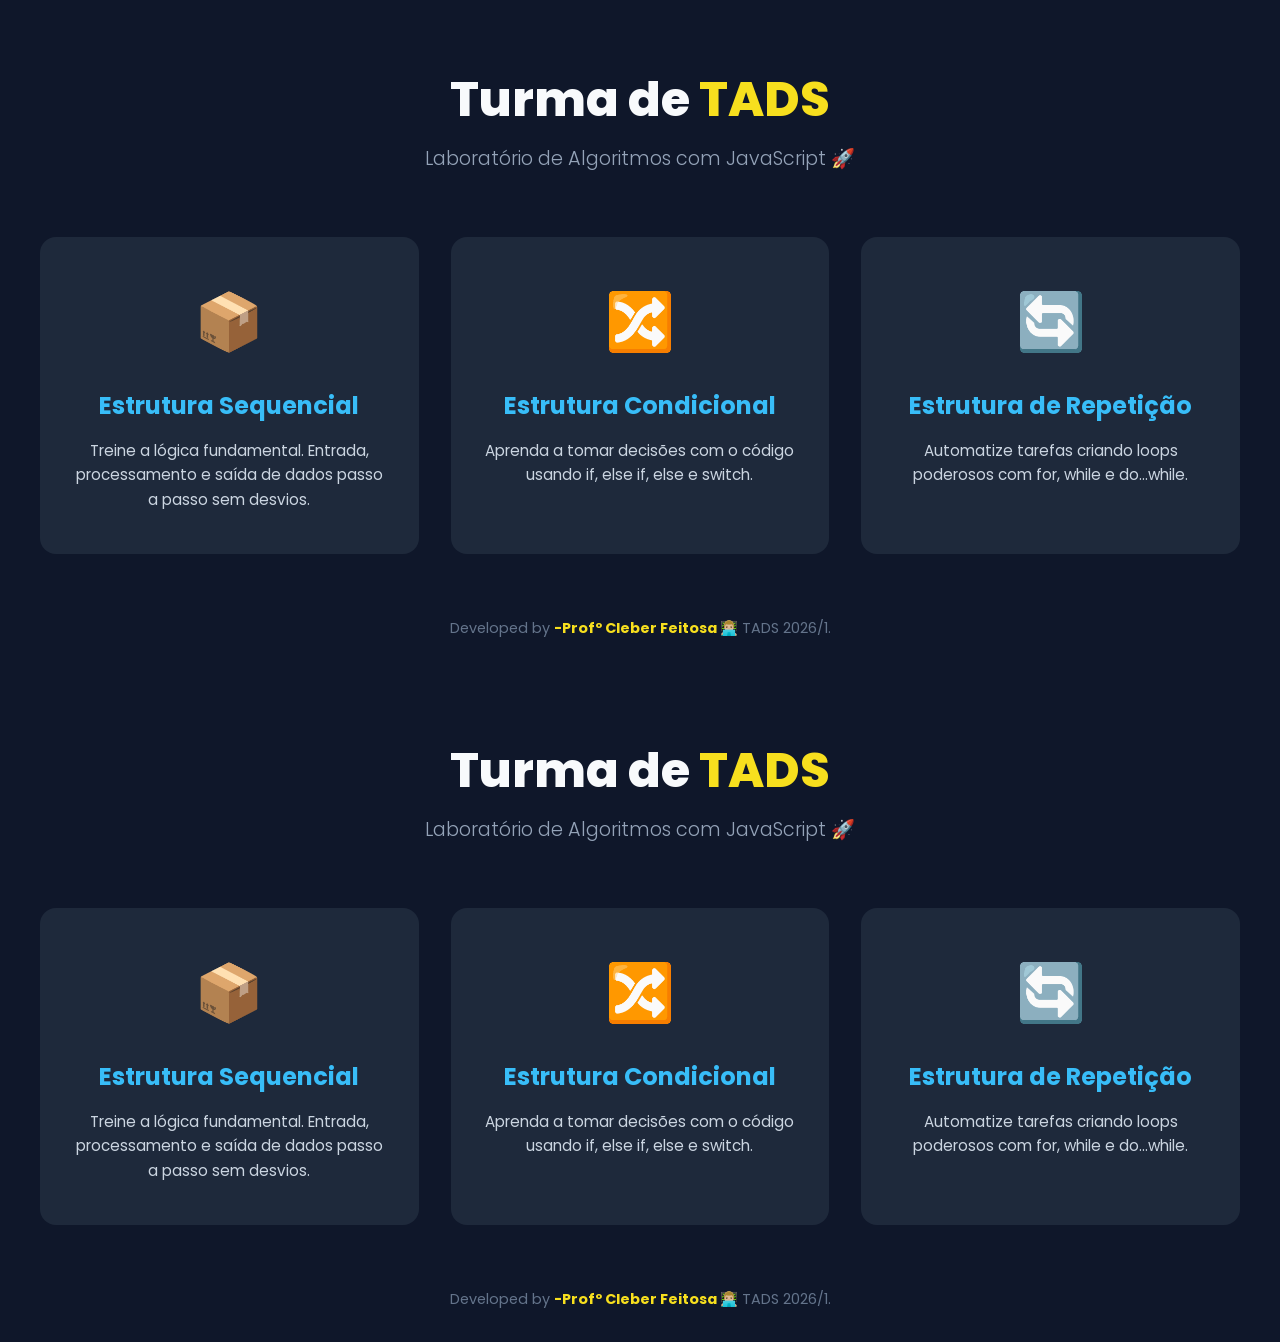
==== index.html @ f64a0a2d "trocas de ca\m,inho" ====
<!DOCTYPE html>
<html lang="pt-BR">
<head>
    <meta charset="UTF-8">
    <meta name="viewport" content="width=device-width, initial-scale=1.0">
    <title>TADS | Desafios JavaScript</title>
    <link href="<!DOCTYPE html>
<html lang="pt-BR">
<head>
    <meta charset="UTF-8">
    <meta name="viewport" content="width=device-width, initial-scale=1.0">
    <title>TADS | Desafios JavaScript</title>
    <link href="https://fonts.googleapis.com/css2?family=Poppins:wght@300;400;600;800&display=swap" rel="stylesheet">
    <link rel="stylesheet" href="style.css">
</head>
<body>

    <header>
        <h1>Turma de <span>TADS</span></h1>
        <p>Laboratório de Algoritmos com JavaScript 🚀</p>
    </header>

    <main>
        <div class="container">
            <a href="sequencial/sequencial.html" class="card">
                <div class="icon">📦</div>
                <h2>Estrutura Sequencial</h2>
                <p>Treine a lógica fundamental. Entrada, processamento e saída de dados passo a passo sem desvios.</p>
            </a>

            <a href="condicional.html" class="card">
                <div class="icon">🔀</div>
                <h2>Estrutura Condicional</h2>
                <p>Aprenda a tomar decisões com o código usando if, else if, else e switch.</p>
            </a>

            <a href="repeticao.html" class="card">
                <div class="icon">🔄</div>
                <h2>Estrutura de Repetição</h2>
                <p>Automatize tarefas criando loops poderosos com for, while e do...while.</p>
            </a>
        </div>
    </main>

    <footer>
        <!-- <p>Desenvolvido com <strong>JavaScript</strong> para os discentes de TADS.</p> -->
        <p>Developed by <strong>-Profº Cleber Feitosa 👨🏼‍💻</strong> TADS 2026/1.</p>
    </footer>

</body>
</html>
    <link rel="stylesheet" href="style.css">
</head>
<body>

    <header>
        <h1>Turma de <span>TADS</span></h1>
        <p>Laboratório de Algoritmos com JavaScript 🚀</p>
    </header>

    <main>
        <div class="container">
            <a href="sequencial/sequencial.html" class="card">
                <div class="icon">📦</div>
                <h2>Estrutura Sequencial</h2>
                <p>Treine a lógica fundamental. Entrada, processamento e saída de dados passo a passo sem desvios.</p>
            </a>

            <a href="condicional.html" class="card">
                <div class="icon">🔀</div>
                <h2>Estrutura Condicional</h2>
                <p>Aprenda a tomar decisões com o código usando if, else if, else e switch.</p>
            </a>

            <a href="repeticao.html" class="card">
                <div class="icon">🔄</div>
                <h2>Estrutura de Repetição</h2>
                <p>Automatize tarefas criando loops poderosos com for, while e do...while.</p>
            </a>
        </div>
    </main>

    <footer>
        <!-- <p>Desenvolvido com <strong>JavaScript</strong> para os discentes de TADS.</p> -->
        <p>Developed by <strong>-Profº Cleber Feitosa 👨🏼‍💻</strong> TADS 2026/1.</p>
    </footer>

</body>
</html>
---- style.css ----
/* 1. Reset e Configurações Globais */
* {
    margin: 0;
    padding: 0;
    box-sizing: border-box;
    font-family: 'Poppins', sans-serif;
}

/* 2. Variáveis de Cores (Paleta Dark Mode) */
:root {
    --bg-color: #0f172a;
    --card-bg: #1e293b;
    --text-color: #f8fafc;
    --js-yellow: #f7df1e;
    --accent-blue: #38bdf8;
}

/* 3. Estilo do Corpo da Página */
body {
    background-color: var(--bg-color);
    color: var(--text-color);
    display: flex;
    flex-direction: column;
    min-height: 100vh;
}

/* 4. Cabeçalho */
header {
    text-align: center;
    padding: 4rem 2rem 2rem;
    animation: fadeInDown 1s ease;
}

header h1 { font-size: 3rem; font-weight: 800; margin-bottom: 0.5rem; }
header h1 span { color: var(--js-yellow); }
header p { font-size: 1.2rem; color: #94a3b8; font-weight: 300; }

/* 5. Área Principal e Grid */
main {
    flex: 1;
    display: flex;
    justify-content: center;
    align-items: center;
    padding: 2rem;
}

.container {
    display: grid;
    grid-template-columns: repeat(auto-fit, minmax(300px, 1fr));
    gap: 2rem;
    max-width: 1200px;
    width: 100%;
}

/* 6. Os Cards de Exercícios */
.card {
    background-color: var(--card-bg);
    border-radius: 16px;
    padding: 2.5rem 2rem;
    text-align: center;
    text-decoration: none;
    color: var(--text-color);
    transition: all 0.3s ease;
    position: relative;
    overflow: hidden;
    border: 2px solid transparent;
    animation: fadeInUp 1s ease;
}

.icon { font-size: 3.5rem; margin-bottom: 1.5rem; }
.card h2 { font-size: 1.5rem; margin-bottom: 1rem; color: var(--accent-blue); }
.card p { font-size: 0.95rem; color: #cbd5e1; line-height: 1.6; }

/* 7. Efeitos de Interação (Hover) */
.card::before {
    content: '';
    position: absolute;
    top: 0; left: 0;
    width: 100%; height: 4px;
    background-color: var(--js-yellow);
    transform: scaleX(0);
    transition: transform 0.3s ease;
    transform-origin: left;
}

.card:hover {
    transform: translateY(-10px);
    border-color: rgba(247, 223, 30, 0.3);
    box-shadow: 0 15px 30px rgba(0, 0, 0, 0.4), 0 0 20px rgba(247, 223, 30, 0.1);
}

.card:hover::before { transform: scaleX(1); }

/* 8. Rodapé */
footer { text-align: center; padding: 2rem; color: #64748b; font-size: 0.9rem; }
footer strong { color: var(--js-yellow); }

/* 9. Animações de Entrada */
@keyframes fadeInDown {
    from { opacity: 0; transform: translateY(-30px); }
    to { opacity: 1; transform: translateY(0); }
}

@keyframes fadeInUp {
    from { opacity: 0; transform: translateY(30px); }
    to { opacity: 1; transform: translateY(0); }
}

.card:nth-child(1) { animation-delay: 0.1s; animation-fill-mode: both; }
.card:nth-child(2) { animation-delay: 0.3s; animation-fill-mode: both; }
.card:nth-child(3) { animation-delay: 0.5s; animation-fill-mode: both; }
---- style.css ----
/* 1. Reset e Configurações Globais */
* {
    margin: 0;
    padding: 0;
    box-sizing: border-box;
    font-family: 'Poppins', sans-serif;
}

/* 2. Variáveis de Cores (Paleta Dark Mode) */
:root {
    --bg-color: #0f172a;
    --card-bg: #1e293b;
    --text-color: #f8fafc;
    --js-yellow: #f7df1e;
    --accent-blue: #38bdf8;
}

/* 3. Estilo do Corpo da Página */
body {
    background-color: var(--bg-color);
    color: var(--text-color);
    display: flex;
    flex-direction: column;
    min-height: 100vh;
}

/* 4. Cabeçalho */
header {
    text-align: center;
    padding: 4rem 2rem 2rem;
    animation: fadeInDown 1s ease;
}

header h1 { font-size: 3rem; font-weight: 800; margin-bottom: 0.5rem; }
header h1 span { color: var(--js-yellow); }
header p { font-size: 1.2rem; color: #94a3b8; font-weight: 300; }

/* 5. Área Principal e Grid */
main {
    flex: 1;
    display: flex;
    justify-content: center;
    align-items: center;
    padding: 2rem;
}

.container {
    display: grid;
    grid-template-columns: repeat(auto-fit, minmax(300px, 1fr));
    gap: 2rem;
    max-width: 1200px;
    width: 100%;
}

/* 6. Os Cards de Exercícios */
.card {
    background-color: var(--card-bg);
    border-radius: 16px;
    padding: 2.5rem 2rem;
    text-align: center;
    text-decoration: none;
    color: var(--text-color);
    transition: all 0.3s ease;
    position: relative;
    overflow: hidden;
    border: 2px solid transparent;
    animation: fadeInUp 1s ease;
}

.icon { font-size: 3.5rem; margin-bottom: 1.5rem; }
.card h2 { font-size: 1.5rem; margin-bottom: 1rem; color: var(--accent-blue); }
.card p { font-size: 0.95rem; color: #cbd5e1; line-height: 1.6; }

/* 7. Efeitos de Interação (Hover) */
.card::before {
    content: '';
    position: absolute;
    top: 0; left: 0;
    width: 100%; height: 4px;
    background-color: var(--js-yellow);
    transform: scaleX(0);
    transition: transform 0.3s ease;
    transform-origin: left;
}

.card:hover {
    transform: translateY(-10px);
    border-color: rgba(247, 223, 30, 0.3);
    box-shadow: 0 15px 30px rgba(0, 0, 0, 0.4), 0 0 20px rgba(247, 223, 30, 0.1);
}

.card:hover::before { transform: scaleX(1); }

/* 8. Rodapé */
footer { text-align: center; padding: 2rem; color: #64748b; font-size: 0.9rem; }
footer strong { color: var(--js-yellow); }

/* 9. Animações de Entrada */
@keyframes fadeInDown {
    from { opacity: 0; transform: translateY(-30px); }
    to { opacity: 1; transform: translateY(0); }
}

@keyframes fadeInUp {
    from { opacity: 0; transform: translateY(30px); }
    to { opacity: 1; transform: translateY(0); }
}

.card:nth-child(1) { animation-delay: 0.1s; animation-fill-mode: both; }
.card:nth-child(2) { animation-delay: 0.3s; animation-fill-mode: both; }
.card:nth-child(3) { animation-delay: 0.5s; animation-fill-mode: both; }
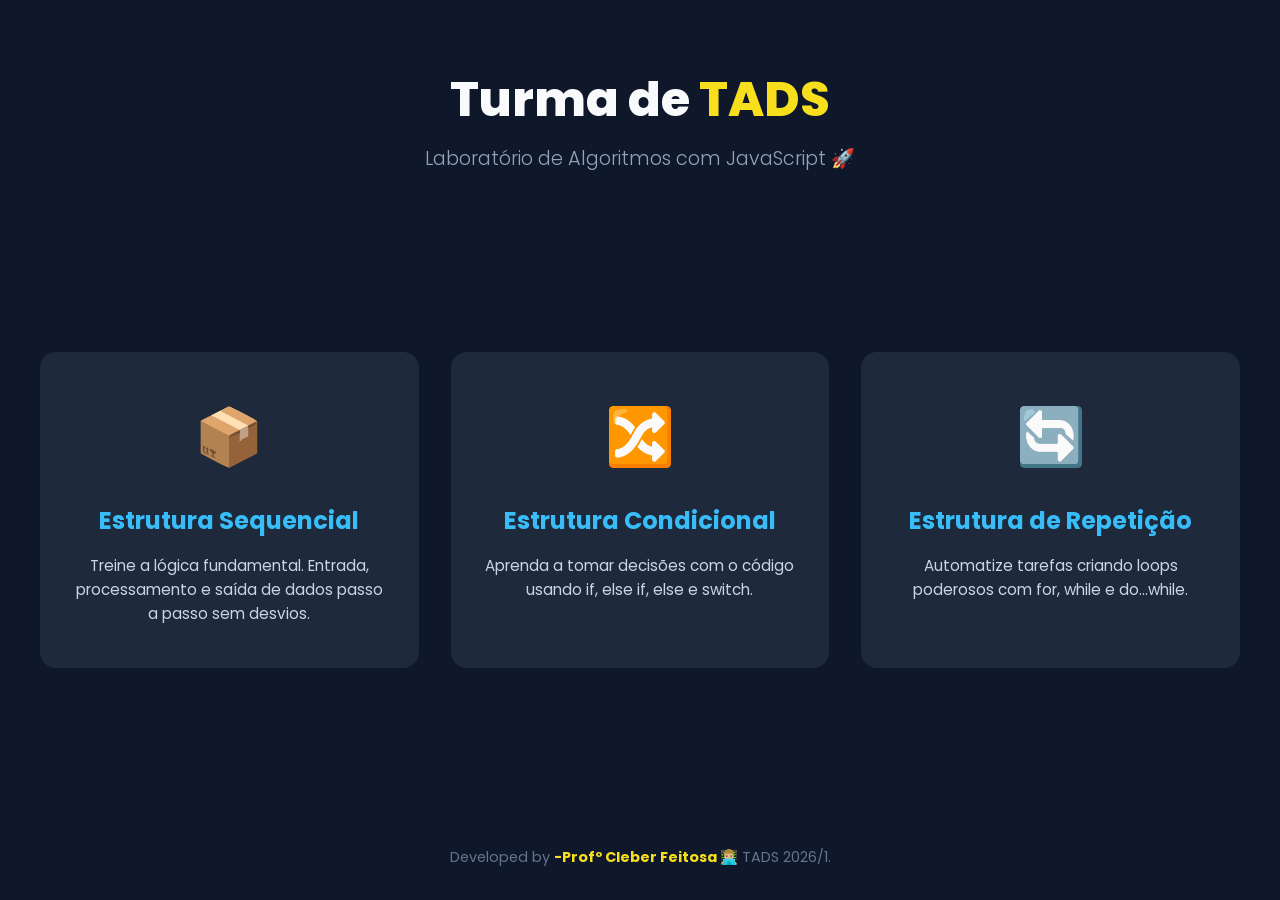
==== commit f77ab388: "Atualização" ====
--- a/index.html
+++ b/index.html
@@ -53,37 +53,4 @@
 </head>
 <body>
 
-    <header>
-        <h1>Turma de <span>TADS</span></h1>
-        <p>Laboratório de Algoritmos com JavaScript 🚀</p>
-    </header>
-
-    <main>
-        <div class="container">
-            <a href="sequencial/sequencial.html" class="card">
-                <div class="icon">📦</div>
-                <h2>Estrutura Sequencial</h2>
-                <p>Treine a lógica fundamental. Entrada, processamento e saída de dados passo a passo sem desvios.</p>
-            </a>
-
-            <a href="condicional.html" class="card">
-                <div class="icon">🔀</div>
-                <h2>Estrutura Condicional</h2>
-                <p>Aprenda a tomar decisões com o código usando if, else if, else e switch.</p>
-            </a>
-
-            <a href="repeticao.html" class="card">
-                <div class="icon">🔄</div>
-                <h2>Estrutura de Repetição</h2>
-                <p>Automatize tarefas criando loops poderosos com for, while e do...while.</p>
-            </a>
-        </div>
-    </main>
-
-    <footer>
-        <!-- <p>Desenvolvido com <strong>JavaScript</strong> para os discentes de TADS.</p> -->
-        <p>Developed by <strong>-Profº Cleber Feitosa 👨🏼‍💻</strong> TADS 2026/1.</p>
-    </footer>
-
-</body>
-</html>+ 
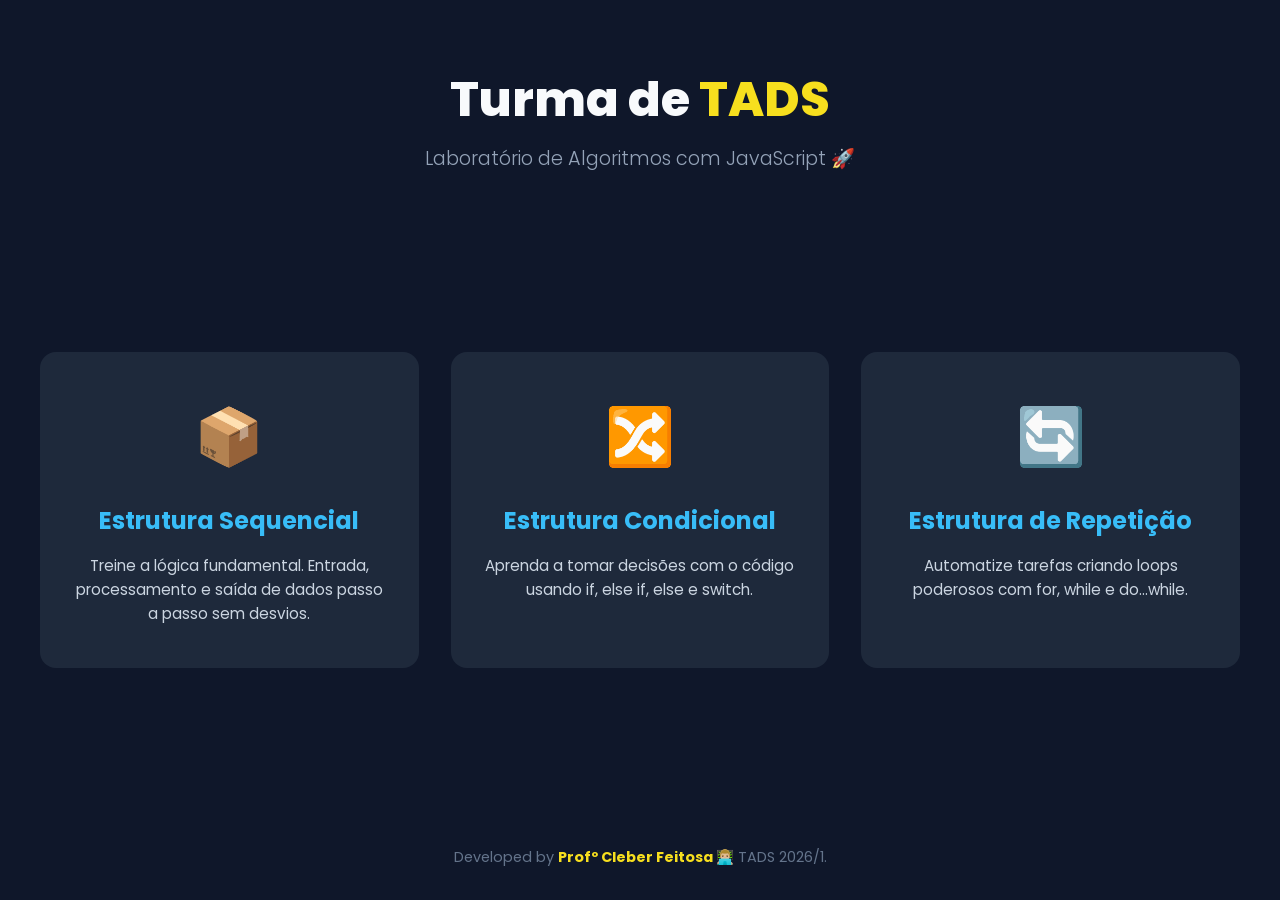
==== commit b3a716c2: "Add files via upload" ====
--- a/index.html
+++ b/index.html
@@ -4,7 +4,7 @@
     <meta charset="UTF-8">
     <meta name="viewport" content="width=device-width, initial-scale=1.0">
     <title>TADS | Desafios JavaScript</title>
-    <link href="<!DOCTYPE html>
+    <link href=<!DOCTYPE html>
 <html lang="pt-BR">
 <head>
     <meta charset="UTF-8">
@@ -44,7 +44,7 @@
 
     <footer>
         <!-- <p>Desenvolvido com <strong>JavaScript</strong> para os discentes de TADS.</p> -->
-        <p>Developed by <strong>-Profº Cleber Feitosa 👨🏼‍💻</strong> TADS 2026/1.</p>
+        <p>Developed by <strong>Profº Cleber Feitosa 👨🏼‍💻</strong> TADS 2026/1.</p>
     </footer>
 
 </body>
@@ -52,5 +52,3 @@
     <link rel="stylesheet" href="style.css">
 </head>
 <body>
-
- 
